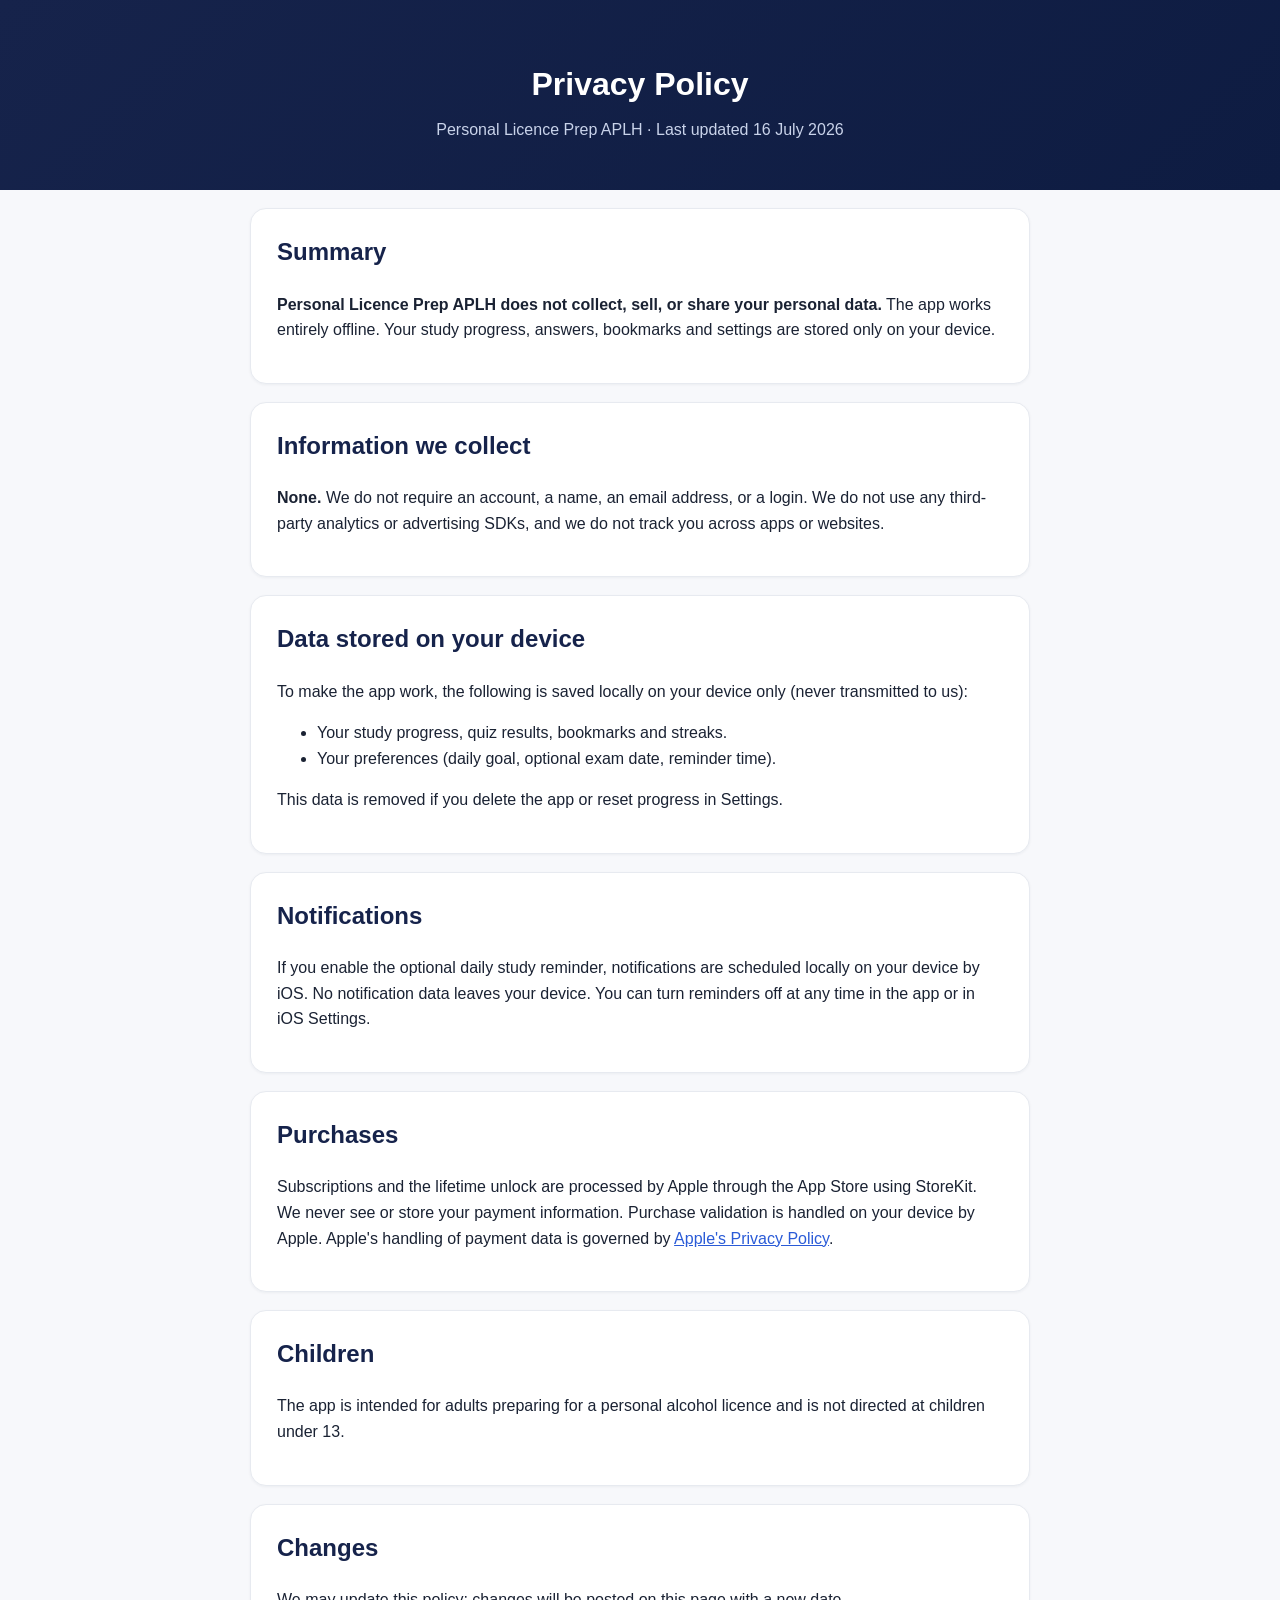
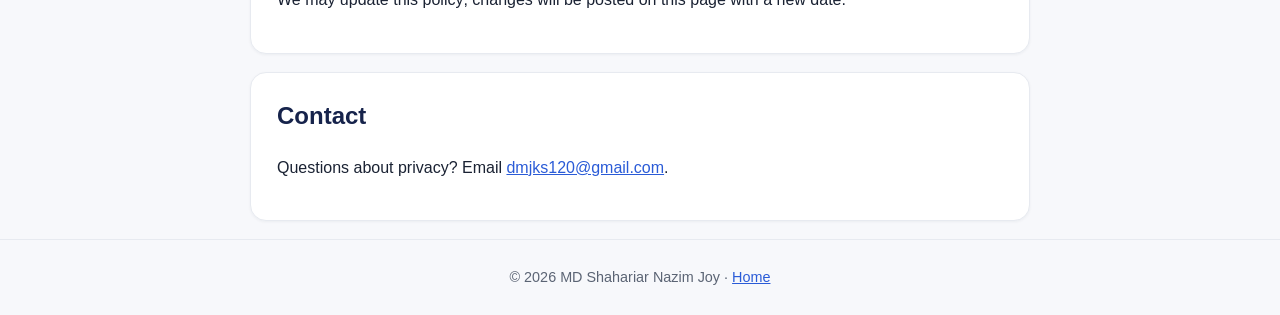
==== privacy.html @ c4a2aaf3 "Personal Licence Prep APLH marketing, privacy and support pages Co-authored-by: Cursor <cursoragent@" ====
<!doctype html>
<html lang="en">
<head>
<meta charset="utf-8">
<meta name="viewport" content="width=device-width,initial-scale=1">
<title>Privacy Policy — Personal Licence Prep APLH</title>
<meta name="description" content="Privacy Policy for Personal Licence Prep APLH. We do not collect, track or share your personal data. All study data stays on your device.">
<link rel="stylesheet" href="style.css">
</head>
<body>
<header class="hero"><div class="wrap"><h1>Privacy Policy</h1><p>Personal Licence Prep APLH · Last updated 16 July 2026</p></div></header>
<main class="wrap">
  <div class="card">
    <h2>Summary</h2>
    <p><b>Personal Licence Prep APLH does not collect, sell, or share your personal data.</b> The app works entirely offline. Your study progress, answers, bookmarks and settings are stored only on your device.</p>
  </div>
  <div class="card">
    <h2>Information we collect</h2>
    <p><b>None.</b> We do not require an account, a name, an email address, or a login. We do not use any third-party analytics or advertising SDKs, and we do not track you across apps or websites.</p>
  </div>
  <div class="card">
    <h2>Data stored on your device</h2>
    <p>To make the app work, the following is saved locally on your device only (never transmitted to us):</p>
    <ul>
      <li>Your study progress, quiz results, bookmarks and streaks.</li>
      <li>Your preferences (daily goal, optional exam date, reminder time).</li>
    </ul>
    <p>This data is removed if you delete the app or reset progress in Settings.</p>
  </div>
  <div class="card">
    <h2>Notifications</h2>
    <p>If you enable the optional daily study reminder, notifications are scheduled locally on your device by iOS. No notification data leaves your device. You can turn reminders off at any time in the app or in iOS Settings.</p>
  </div>
  <div class="card">
    <h2>Purchases</h2>
    <p>Subscriptions and the lifetime unlock are processed by Apple through the App Store using StoreKit. We never see or store your payment information. Purchase validation is handled on your device by Apple. Apple's handling of payment data is governed by <a href="https://www.apple.com/legal/privacy/">Apple's Privacy Policy</a>.</p>
  </div>
  <div class="card">
    <h2>Children</h2>
    <p>The app is intended for adults preparing for a personal alcohol licence and is not directed at children under 13.</p>
  </div>
  <div class="card">
    <h2>Changes</h2>
    <p>We may update this policy; changes will be posted on this page with a new date.</p>
  </div>
  <div class="card">
    <h2>Contact</h2>
    <p>Questions about privacy? Email <a href="mailto:dmjks120@gmail.com">dmjks120@gmail.com</a>.</p>
  </div>
</main>
<footer><div class="wrap">© 2026 MD Shahariar Nazim Joy · <a href="index.html">Home</a></div></footer>
</body>
</html>
---- style.css ----
:root{--navy:#16234b;--navy2:#0e1c42;--gold:#e0a63a;--ink:#1a2233;--muted:#5b6474;--bg:#f7f8fb;--card:#fff}
*{box-sizing:border-box}
body{margin:0;font-family:-apple-system,BlinkMacSystemFont,"Segoe UI",Roboto,Helvetica,Arial,sans-serif;color:var(--ink);background:var(--bg);line-height:1.6}
a{color:#2a5bd7}
.wrap{max-width:820px;margin:0 auto;padding:0 20px}
header.hero{background:linear-gradient(135deg,var(--navy),var(--navy2));color:#fff;padding:56px 0 48px;text-align:center}
header.hero img{width:96px;height:96px;margin-bottom:16px}
header.hero h1{font-size:2rem;margin:.2rem 0}
header.hero p{color:#c9d3ea;max-width:560px;margin:.4rem auto 0}
.badge{display:inline-block;background:rgba(255,255,255,.12);color:#fff;border-radius:999px;padding:6px 14px;font-size:.85rem;margin-top:14px}
main{padding:40px 0 60px}
.card{background:var(--card);border:1px solid #e7eaf0;border-radius:16px;padding:24px 26px;margin:18px 0;box-shadow:0 1px 3px rgba(20,30,60,.05)}
h2{color:var(--navy);margin-top:0}
.muted{color:var(--muted)}
.feat{display:grid;grid-template-columns:1fr 1fr;gap:14px;margin:22px 0}
.feat div{background:var(--card);border:1px solid #e7eaf0;border-radius:14px;padding:16px}
.feat b{color:var(--navy)}
footer{border-top:1px solid #e7eaf0;padding:26px 0;text-align:center;color:var(--muted);font-size:.9rem}
.btn{display:inline-block;background:var(--gold);color:#1a1204;font-weight:700;text-decoration:none;padding:12px 22px;border-radius:12px;margin-top:8px}
table{width:100%;border-collapse:collapse;margin:12px 0}
td,th{border:1px solid #e7eaf0;padding:10px;text-align:left;font-size:.95rem}
th{background:#f0f2f7}
@media(max-width:560px){.feat{grid-template-columns:1fr}}
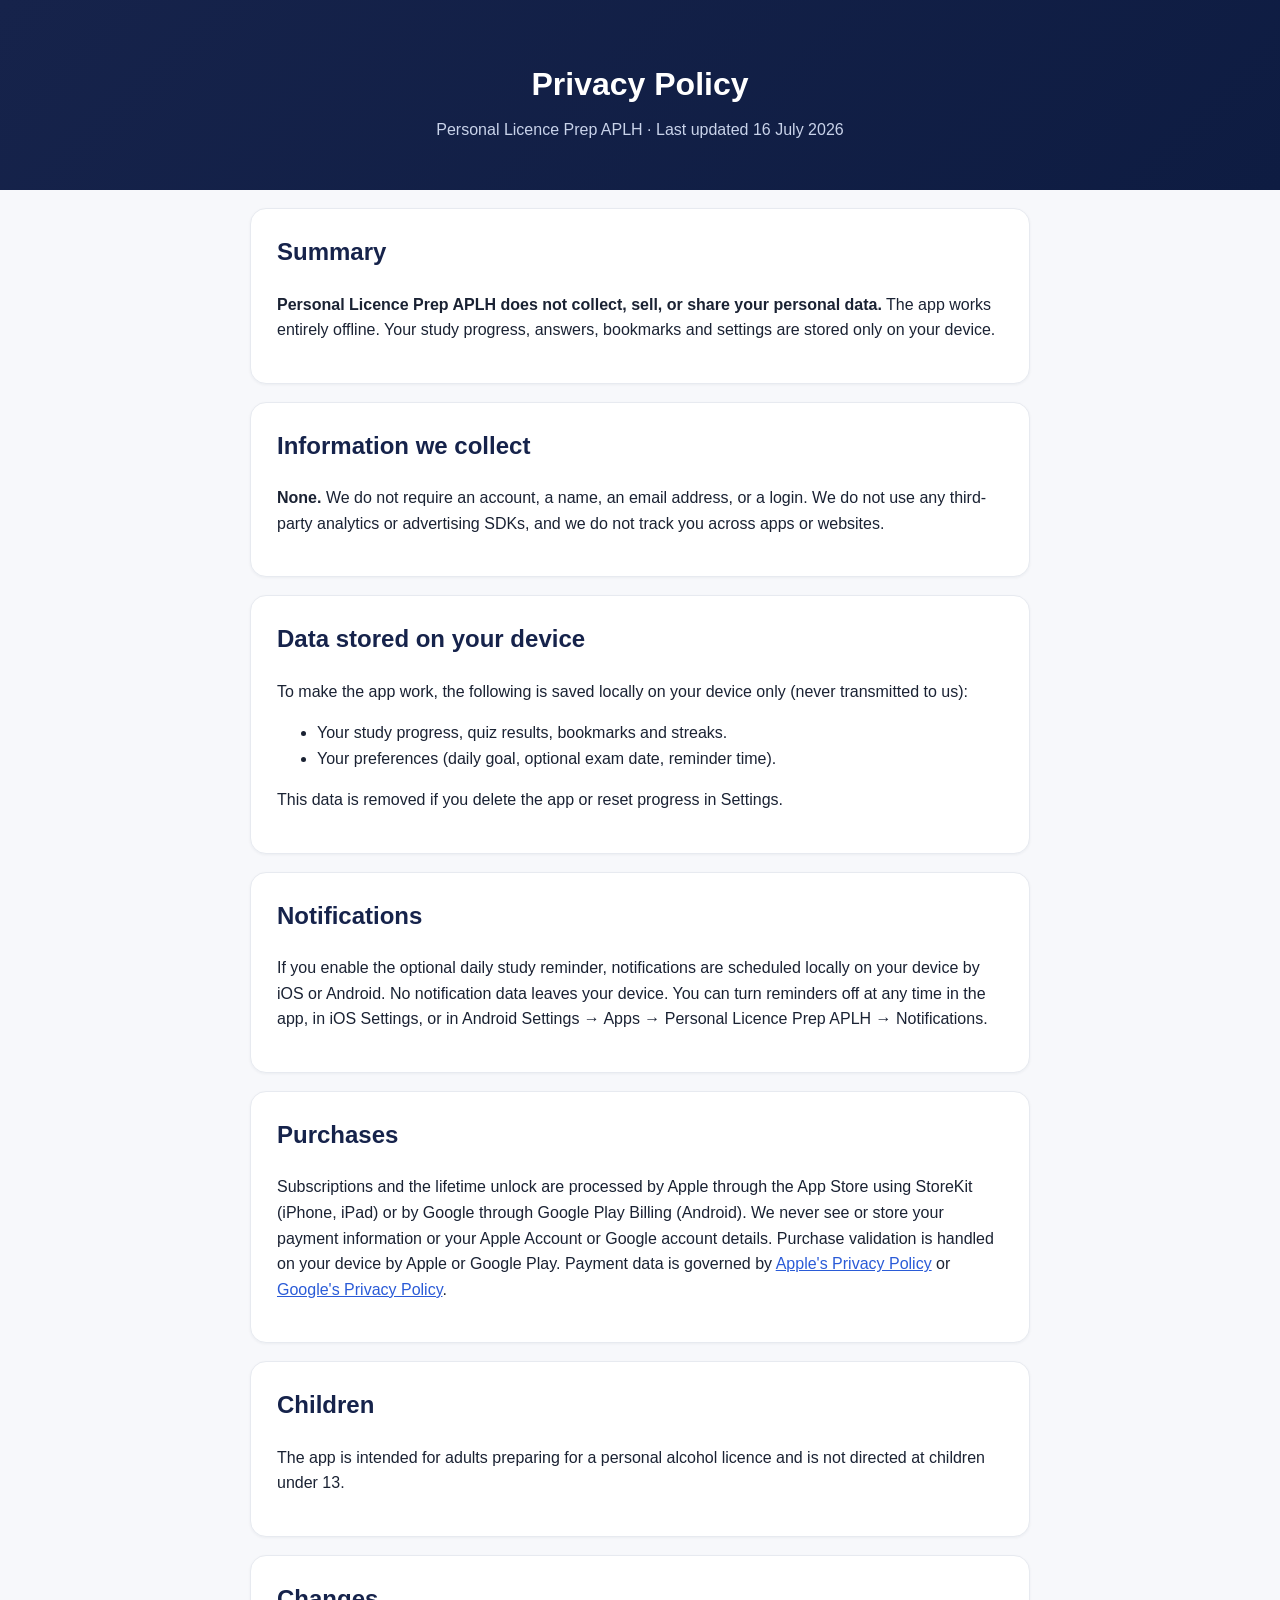
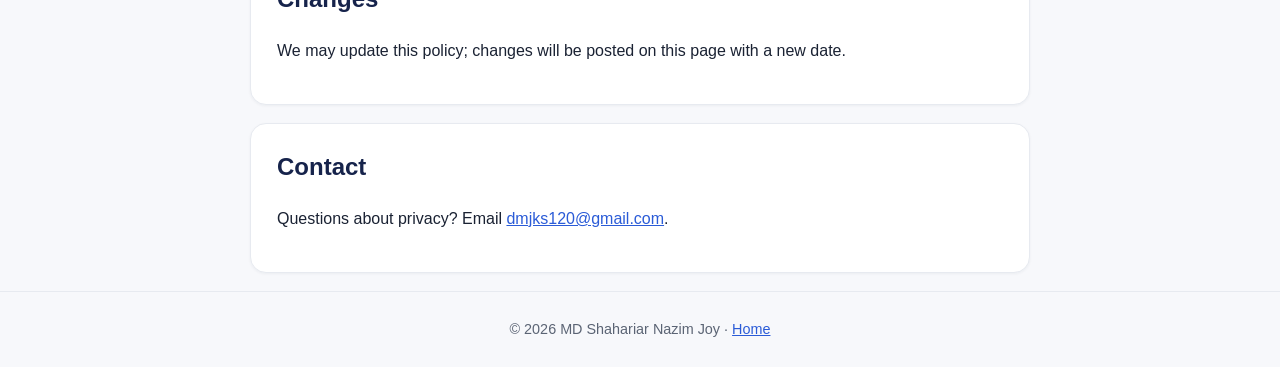
==== commit e8efd828: "Add Android (Google Play) wording to legal and support pages Terms now name Personal Licence Prep AP" ====
--- a/privacy.html
+++ b/privacy.html
@@ -29,11 +29,11 @@
   </div>
   <div class="card">
     <h2>Notifications</h2>
-    <p>If you enable the optional daily study reminder, notifications are scheduled locally on your device by iOS. No notification data leaves your device. You can turn reminders off at any time in the app or in iOS Settings.</p>
+    <p>If you enable the optional daily study reminder, notifications are scheduled locally on your device by iOS or Android. No notification data leaves your device. You can turn reminders off at any time in the app, in iOS Settings, or in Android Settings → Apps → Personal Licence Prep APLH → Notifications.</p>
   </div>
   <div class="card">
     <h2>Purchases</h2>
-    <p>Subscriptions and the lifetime unlock are processed by Apple through the App Store using StoreKit. We never see or store your payment information. Purchase validation is handled on your device by Apple. Apple's handling of payment data is governed by <a href="https://www.apple.com/legal/privacy/">Apple's Privacy Policy</a>.</p>
+    <p>Subscriptions and the lifetime unlock are processed by Apple through the App Store using StoreKit (iPhone, iPad) or by Google through Google Play Billing (Android). We never see or store your payment information or your Apple Account or Google account details. Purchase validation is handled on your device by Apple or Google Play. Payment data is governed by <a href="https://www.apple.com/legal/privacy/">Apple's Privacy Policy</a> or <a href="https://policies.google.com/privacy">Google's Privacy Policy</a>.</p>
   </div>
   <div class="card">
     <h2>Children</h2>
